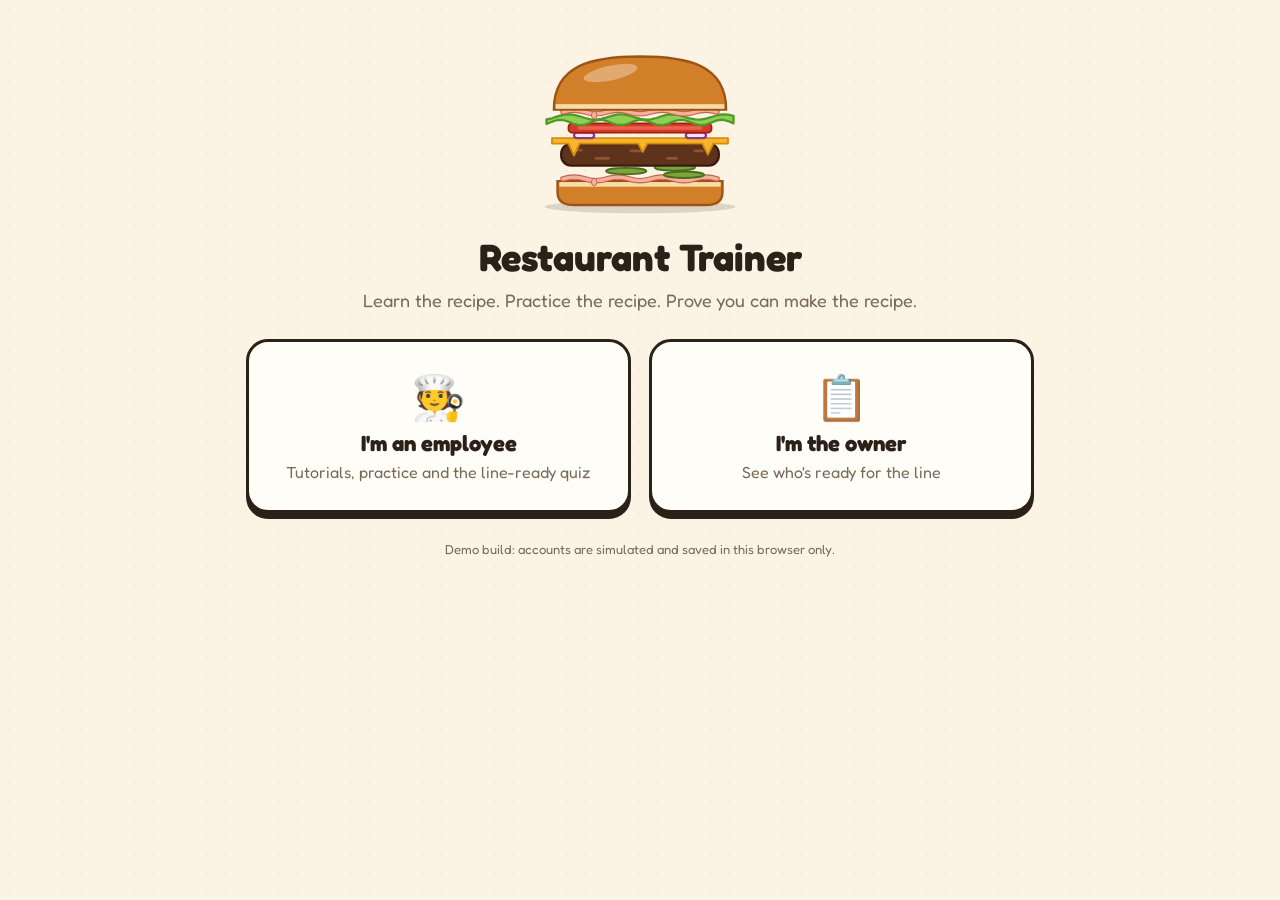
==== index.html @ 97a02617 "v0.3: Chef Marco feedback mentor (plain-English messages) Snapshot of the full game so far: tutorial" ====
<!doctype html>
<html lang="en">
<head>
  <meta charset="utf-8">
  <meta name="viewport" content="width=device-width, initial-scale=1">
  <title>Restaurant Trainer</title>
  <link rel="preconnect" href="https://fonts.googleapis.com">
  <link href="https://fonts.googleapis.com/css2?family=Fredoka:wght@400;500;600;700&family=Courier+Prime:wght@400;700&display=swap" rel="stylesheet">
  <link rel="stylesheet" href="css/style.css">
</head>
<body>
  <div id="app"></div>
  <!-- Order matters: data -> art -> store -> app -->
  <script src="js/data.js"></script>
  <script src="js/art.js"></script>
  <script src="js/chef.js"></script>
  <script src="js/store.js"></script>
  <script src="js/app.js"></script>
</body>
</html>
---- css/style.css ----
/* ============ Tokens ============ */
:root {
  --bg: #fbf3e4;
  --paper: #fffdf8;
  --ink: #2b2118;
  --muted: #7a6a58;
  --line: #e7d8bf;
  --red: #d9482b;
  --red-dark: #a8321b;
  --mustard: #f2b134;
  --green: #3f9a3a;
  --wood: #a96c35;
  --wood-dark: #6e4119;
  --wood-light: #d7a46c;
  --radius: 16px;
  --shadow: 0 3px 0 #0000001a, 0 8px 24px #5a3a1a14;
  font-family: 'Fredoka', 'Segoe UI', system-ui, sans-serif;
  color: var(--ink);
}
* { box-sizing: border-box; }
body {
  margin: 0;
  background: var(--bg);
  background-image: radial-gradient(#00000008 1px, transparent 1px);
  background-size: 18px 18px;
  min-height: 100vh;
}
h1, h2, h3, h4 { margin: 0; line-height: 1.15; }
h1 { font-size: clamp(26px, 4vw, 38px); font-weight: 700; }
h2 { font-size: 22px; font-weight: 600; }
h3 { font-size: 19px; font-weight: 600; }
p { margin: 0; }
button { font: inherit; color: inherit; }

/* ============ Common ============ */
.card { background: var(--paper); border: 2px solid var(--line); border-radius: var(--radius); box-shadow: var(--shadow); }
.wide { max-width: 1100px; margin: 0 auto; padding: 24px 16px 60px; display: grid; gap: 18px; }
.narrow { max-width: 480px; margin: 0 auto; padding: 24px 16px 60px; display: grid; gap: 16px; }
.row { display: flex; gap: 10px; flex-wrap: wrap; align-items: center; }
.center { justify-content: center; }
.muted { color: var(--muted); }
.small { font-size: 14px; font-weight: 400; }
.fine { color: var(--muted); font-size: 13px; text-align: center; }
.eyebrow { text-transform: uppercase; letter-spacing: .08em; font-size: 12px; font-weight: 600; color: var(--muted); }
.section-h { margin-top: 10px; }
.link { background: none; border: 0; color: var(--muted); cursor: pointer; padding: 0; justify-self: start; }

.btn {
  border: 2px solid var(--ink); background: var(--paper); border-radius: 12px;
  padding: 9px 16px; font-weight: 600; cursor: pointer;
  box-shadow: 0 3px 0 var(--ink); transition: transform .08s, box-shadow .08s;
  min-height: 44px;
}
.btn:hover:not(:disabled) { transform: translateY(-1px); box-shadow: 0 4px 0 var(--ink); }
.btn:active:not(:disabled) { transform: translateY(2px); box-shadow: 0 1px 0 var(--ink); }
.btn:disabled { opacity: .4; cursor: not-allowed; }
.btn.primary { background: var(--red); color: #fff; }
.btn.ghost { border-color: var(--line); box-shadow: none; background: transparent; }
.btn.big { padding: 13px 24px; font-size: 18px; }
.btn.small { padding: 5px 12px; font-size: 14px; min-height: 34px; }

.pill { display: inline-block; padding: 3px 12px; border-radius: 999px; font-size: 14px; font-weight: 600; background: #eee3cf; white-space: nowrap; }
.pill.ready { background: #d6f0cf; color: #24601e; }
.pill.warn { background: #ffe0d2; color: #a8321b; }
.pill.info { background: #dfeafc; color: #234b8a; }
.pill.muted { background: #eee8de; color: var(--muted); }
.pill.tutorial { background: #dfeafc; color: #234b8a; }
.pill.training { background: #fff0c9; color: #8a5b00; }
.pill.quiz { background: #ffe0d2; color: #a8321b; }

.chips { display: flex; flex-wrap: wrap; gap: 8px; }
.chip { border: 2px solid var(--line); background: var(--paper); border-radius: 999px; padding: 6px 14px; cursor: pointer; }
.chip:hover { border-color: var(--ink); }

.form { padding: 20px; display: grid; gap: 14px; }
.form label { display: grid; gap: 6px; font-weight: 600; }
.form input, .form select { font: inherit; padding: 10px 12px; border: 2px solid var(--line); border-radius: 10px; background: #fff; }
.form input:focus, .form select:focus { outline: 3px solid var(--mustard); border-color: var(--ink); }
.form.inline { display: flex; flex-wrap: wrap; align-items: end; gap: 16px; }
.form.inline input { width: 110px; }

/* ============ Home ============ */
.home { max-width: 820px; margin: 0 auto; padding: 40px 16px; display: grid; gap: 28px; text-align: center; }
.hero { display: grid; gap: 10px; justify-items: center; }
.hero-burger { width: 220px; animation: bob 3s ease-in-out infinite; }
.hero-burger svg { width: 100%; }
.tag { color: var(--muted); font-size: 18px; }
.role-cards { display: grid; grid-template-columns: repeat(auto-fit, minmax(240px, 1fr)); gap: 18px; }
.role-card {
  display: grid; gap: 6px; justify-items: center; padding: 28px 20px; cursor: pointer;
  background: var(--paper); border: 3px solid var(--ink); border-radius: 22px; box-shadow: 0 6px 0 var(--ink);
  transition: transform .1s, box-shadow .1s;
}
.role-card:hover { transform: translateY(-3px); box-shadow: 0 9px 0 var(--ink); }
.role-card b { font-size: 22px; }
.role-card span { color: var(--muted); }
.role-emoji { font-size: 44px; color: inherit !important; }
@keyframes bob { 50% { transform: translateY(-6px); } }

/* ============ Hub ============ */
.topbar { display: flex; justify-content: space-between; align-items: end; gap: 12px; flex-wrap: wrap; }
.progress { display: grid; grid-template-columns: repeat(4, 1fr); padding: 14px; text-align: center; }
.progress div { display: grid; }
.progress div + div { border-left: 2px dashed var(--line); }
.progress b { font-size: 26px; }
.progress span { color: var(--muted); font-size: 14px; }
.quiz-cta { display: flex; justify-content: space-between; align-items: center; gap: 16px; padding: 20px 22px; flex-wrap: wrap; background: #fff6e0; border-color: var(--mustard); }
.quiz-cta p { color: var(--muted); margin-top: 4px; }
.golden { background: #2b2b36; color: #f3eee5; border-radius: 12px; padding: 12px 16px; font-size: 15px; }
.golden b { color: #ff8a6b; }
.menu-grid { display: grid; grid-template-columns: repeat(auto-fill, minmax(250px, 1fr)); gap: 18px; }
.menu-card { display: grid; grid-template-rows: auto 1fr; overflow: hidden; }
.menu-art { background: linear-gradient(#fff3d9, #f6e2bd); padding: 14px 30px 6px; display: grid; place-items: end center; min-height: 170px; }
.menu-art svg { width: 100%; max-height: 190px; }
.menu-art.small { min-height: 0; padding: 8px; border-radius: 12px; }
.menu-body { padding: 14px 16px 16px; display: grid; gap: 8px; align-content: start; }
.menu-body p { color: var(--muted); font-size: 15px; }
.badges { display: flex; gap: 6px; }
.badge { font-size: 13px; padding: 2px 10px; border-radius: 999px; background: #f1e7d6; color: var(--muted); }
.badge.on { background: #d6f0cf; color: #24601e; }

/* ============ Kitchen ============ */
.kitchen {
  display: grid; gap: 14px; padding: 12px 16px 16px;
  grid-template-columns: minmax(260px, 320px) 1fr minmax(240px, 300px);
  grid-template-rows: auto 1fr;
  grid-template-areas: "top top top" "cab station panel";
  min-height: 100vh;
}
.k-top { grid-area: top; display: flex; justify-content: space-between; align-items: center; gap: 10px; }
.k-title { font-weight: 600; font-size: 20px; display: flex; gap: 10px; align-items: center; }
.timer { font-family: 'Courier Prime', monospace; font-size: 24px; font-weight: 700; background: var(--ink); color: #7dff8a; padding: 4px 14px; border-radius: 10px; }

/* Cabinet + drawers that open upward */
.cabinet {
  grid-area: cab; display: flex; flex-direction: column; justify-content: flex-end; gap: 8px;
  background: linear-gradient(90deg, var(--wood-dark), var(--wood) 8%, var(--wood) 92%, var(--wood-dark));
  border: 3px solid #4a2a0e; border-radius: 18px; padding: 10px;
  box-shadow: inset 0 0 0 3px #ffffff1a, var(--shadow);
  align-self: stretch;
}
.drawer { display: flex; flex-direction: column; border-radius: 12px; background: #4a2a0e; }
.drawer-body { display: grid; grid-template-rows: 0fr; transition: grid-template-rows .4s cubic-bezier(.3, 1.3, .5, 1); }
.drawer.open .drawer-body { grid-template-rows: 1fr; }
.drawer-clip { min-height: 0; overflow: hidden; }
.drawer-tray {
  display: grid; grid-template-columns: repeat(auto-fill, minmax(78px, 1fr)); gap: 8px;
  padding: 10px; margin: 6px 6px 0; border-radius: 10px 10px 0 0;
  background: #f6ead3; box-shadow: inset 0 4px 10px #0000002a;
}
.drawer-front {
  display: flex; align-items: center; gap: 10px; width: 100%; cursor: pointer;
  padding: 12px 14px; border-radius: 10px; min-height: 52px;
  background: linear-gradient(var(--wood-light), var(--wood));
  border: 2px solid #4a2a0e; border-left: 10px solid var(--dc);
  color: #2b1606; font-weight: 600; font-size: 16px; text-align: left;
  box-shadow: inset 0 2px 0 #ffffff55;
}
.drawer-front:hover { filter: brightness(1.07); }
.drawer-front .chev { margin-left: auto; font-size: 12px; opacity: .7; }
.knob { width: 14px; height: 14px; border-radius: 50%; background: radial-gradient(circle at 35% 35%, #fff6, #6b4a2a 60%); border: 2px solid #3a200a; flex: none; }
.drawer.open .drawer-front { border-radius: 0 0 10px 10px; }

.ing {
  display: grid; justify-items: center; gap: 4px; padding: 6px 4px 8px; cursor: pointer;
  background: #fff; border: 2px solid #e2d2b4; border-radius: 12px; min-height: 44px;
  font-size: 12.5px; font-weight: 500; line-height: 1.15; text-align: center;
  transition: transform .1s, border-color .1s;
}
.ing svg { width: 54px; height: 54px; }
.ing:hover:not(:disabled) { transform: translateY(-2px) scale(1.04); border-color: var(--ink); }
.ing:active:not(:disabled) { transform: scale(.95); }
.ing:disabled { opacity: .5; cursor: default; }

/* Station */
.station { grid-area: station; display: grid; gap: 12px; justify-items: center; align-content: start; min-width: 0; }
.board {
  width: min(100%, 460px); aspect-ratio: 1; position: relative;
  display: grid; place-items: center; padding: 28px;
  border-radius: 34px;
  background:
    repeating-linear-gradient(92deg, #0000 0 22px, #ffffff10 22px 24px, #0000 24px 41px, #00000010 41px 43px),
    linear-gradient(160deg, #e3b57b, #c88d4f);
  border: 4px solid #8a5426;
  box-shadow: inset 0 0 0 6px #f0c896, inset 0 0 30px #7a43183a, 0 10px 0 #6e4119, var(--shadow);
}
.board::after { content: ''; position: absolute; right: 22px; top: 50%; width: 14px; height: 50px; transform: translateY(-50%); border-radius: 8px; background: var(--bg); border: 3px solid #8a5426; }
.board.is-closed { background: radial-gradient(#fff8ea, #f3e1c0); border-color: var(--line); box-shadow: var(--shadow); }
.board.is-closed::after { display: none; }
.top-svg { width: 100%; height: 100%; filter: drop-shadow(0 6px 6px #4a2a0e55); overflow: visible; }
.side-view { width: 92%; }
.side-view svg { width: 100%; }
.board-empty { color: #6e4119; font-size: 20px; font-weight: 600; opacity: .7; }

.drop { animation: drop .38s cubic-bezier(.3, 1.4, .5, 1) both; transform-box: fill-box; transform-origin: center; }
@keyframes drop { from { transform: translateY(-40px) scale(1.25); opacity: 0; } to { transform: none; opacity: 1; } }
.flip-in { animation: flipIn .55s cubic-bezier(.3, 1.3, .5, 1) both; }
@keyframes flipIn { from { transform: perspective(600px) rotateX(75deg) scale(.8); opacity: 0; } to { transform: none; opacity: 1; } }

.stack { list-style: none; padding: 0; margin: 0; display: flex; flex-wrap: wrap; gap: 6px; justify-content: center; max-width: 520px; }
.stack li { background: var(--paper); border: 2px solid var(--line); border-radius: 999px; padding: 2px 10px 2px 3px; font-size: 13px; display: flex; gap: 6px; align-items: center; }
.stack li span { background: var(--ink); color: #fff; border-radius: 999px; min-width: 20px; height: 20px; display: grid; place-items: center; font-size: 11px; }
.actions { display: flex; gap: 10px; flex-wrap: wrap; justify-content: center; }

@keyframes pop { from { transform: scale(.9) translateY(6px); opacity: 0; } }
@keyframes shake { 20%, 60% { transform: translateX(-6px); } 40%, 80% { transform: translateX(6px); } }

/* Chef Marco: feedback mentor */
.chef { display: grid; justify-items: center; gap: 2px; margin-top: auto; }
.chef-bubble {
  position: relative; width: 100%; padding: 12px 16px 14px; font-size: 15.5px; line-height: 1.35;
  background: #fff; border: 3px solid var(--ink); border-radius: 22px; box-shadow: 0 4px 0 var(--ink);
}
.chef-bubble::after { /* tail pointing down at the chef */
  content: ''; position: absolute; bottom: -15px; left: 46%; width: 24px; height: 24px; background: inherit;
  border-right: 3px solid var(--ink); border-bottom: 3px solid var(--ink); transform: rotate(45deg) skew(12deg, 12deg);
}
.chef-text i { color: var(--muted); }
.mood-info .chef-bubble { background: #f2f6ff; }
.mood-good .chef-bubble { background: #ecf9e7; }
.mood-bad .chef-bubble { background: #fff2ec; }
.chef-figure { position: relative; width: 190px; margin-top: 10px; }
.chef-svg { width: 100%; display: block; overflow: visible; animation: chefIdle 3s ease-in-out infinite; transform-origin: 50% 100%; }
.chef-name {
  width: max-content; margin: 2px auto 0; white-space: nowrap;
  background: var(--ink); color: #fff; font-size: 12px; font-weight: 600; padding: 2px 10px; border-radius: 999px;
}
.chef-arm { transform-box: view-box; transform-origin: 138px 152px; }
.chef.fresh .chef-bubble { animation: pop .3s ease-out; }
.chef.fresh.mood-bad .chef-bubble { animation: pop .3s ease-out, shake .35s .3s; }
.chef.fresh.mood-good .chef-arm { animation: chefWave .9s ease-in-out; }
.chef.fresh.mood-bad .chef-arm { animation: chefWag .6s ease-in-out; }
.chef.fresh.mood-info .chef-arm { animation: chefPoint .6s ease-out; }
@keyframes chefIdle { 50% { transform: translateY(-3px) scaleY(1.01); } }
@keyframes chefWave { 25% { transform: rotate(-16deg); } 50% { transform: rotate(10deg); } 75% { transform: rotate(-10deg); } }
@keyframes chefWag { 20%, 60% { transform: rotate(-12deg); } 40%, 80% { transform: rotate(12deg); } }
@keyframes chefPoint { 40% { transform: rotate(-10deg) translateY(-4px); } }

/* Panel */
.panel { grid-area: panel; display: flex; flex-direction: column; gap: 14px; min-width: 0; }
.recipe-card { padding: 16px; display: grid; gap: 10px; align-content: start; }
.steps { margin: 0; padding-left: 22px; display: grid; gap: 4px; }
.steps li { padding: 3px 6px; border-radius: 8px; }
.steps li.done { color: var(--muted); text-decoration: line-through; }
.steps li.current { background: #fff0c9; font-weight: 600; text-decoration: none; }
.steps.compact { font-size: 14px; gap: 0; margin: 6px 0; }

/* Kitchen ticket */
.ticket {
  font-family: 'Courier Prime', 'Courier New', monospace; background: #fffef6; padding: 18px 16px 22px;
  box-shadow: var(--shadow); transform: rotate(-1.2deg); position: relative;
  border-top: 10px solid #d9d2bf;
  -webkit-mask: radial-gradient(circle at 8px 100%, #0000 7px, #000 7.5px) bottom / 16px 100% repeat-x;
          mask: radial-gradient(circle at 8px 100%, #0000 7px, #000 7.5px) bottom / 16px 100% repeat-x;
}
.ticket-h { font-size: 24px; font-weight: 700; text-align: center; }
.ticket-sub { text-align: center; font-size: 13px; color: #555; }
.ticket-rule { border-top: 2px dashed #999; margin: 12px 0; }
.t-item { padding: 8px 6px; border-radius: 6px; position: relative; }
.t-item.current { background: #fff3b8; }
.t-item.done { opacity: .5; }
.t-name { font-weight: 700; font-size: 17px; }
.t-mod { color: var(--red-dark); font-weight: 700; padding-left: 10px; }
.t-done { position: absolute; right: 6px; top: 6px; color: var(--green); font-weight: 700; transform: rotate(-8deg); border: 2px solid; padding: 0 4px; }
.ticket-foot { text-align: center; font-size: 14px; }

/* Glow (tutorial + hints) */
.glow { animation: glow 1.1s ease-in-out infinite; position: relative; z-index: 1; }
@keyframes glow {
  0%, 100% { box-shadow: 0 0 0 3px #ffd84d, 0 0 10px 3px #ffd84d99; }
  50% { box-shadow: 0 0 0 5px #ffd84d, 0 0 26px 10px #ffd84dcc; }
}
.glow-soft { box-shadow: 0 3px 0 var(--ink), 0 0 0 4px #ffd84d88; }

/* ============ Results ============ */
.score-row { display: flex; gap: 16px; flex-wrap: wrap; }
.score-big { background: var(--paper); border: 3px solid var(--ink); border-radius: 20px; padding: 14px 26px; display: grid; text-align: center; box-shadow: 0 5px 0 var(--ink); }
.score-big b { font-size: 44px; line-height: 1; }
.score-big span { color: var(--muted); font-weight: 600; }
.score-big.pass { background: #e1f5da; }
.score-big.fail { background: #fff0ea; }
.result-item { padding: 18px; display: grid; gap: 14px; }
.result-head { display: flex; justify-content: space-between; gap: 10px; align-items: center; flex-wrap: wrap; }
.mod-tag { font-family: 'Courier Prime', monospace; font-size: 13px; background: #ffe0d2; color: var(--red-dark); padding: 2px 8px; border-radius: 6px; margin-left: 4px; vertical-align: middle; }
.compare { display: grid; grid-template-columns: 1fr 1fr 1.6fr; gap: 16px; align-items: start; }
.compare figure { margin: 0; text-align: center; }
.cmp-art { background: #fbf0dc; border-radius: 12px; padding: 8px; min-height: 120px; display: grid; place-items: end center; }
.cmp-art svg { width: 100%; }
.compare figcaption { font-weight: 600; margin-top: 6px; }
.layers { width: 100%; border-collapse: collapse; font-size: 14px; }
.layers th, .layers td { text-align: left; padding: 5px 8px; border-bottom: 1px solid var(--line); }
.layers tr.bad td { background: #fff0ea; }
.layers tr.bad td:last-child { color: var(--red); font-weight: 700; }
.layers tr.ok td:last-child { color: var(--green); font-weight: 700; }

/* ============ Owner ============ */
.table-wrap { overflow-x: auto; }
.emp-table { width: 100%; border-collapse: collapse; }
.emp-table th { text-align: left; font-size: 13px; text-transform: uppercase; letter-spacing: .05em; color: var(--muted); padding: 12px 14px; border-bottom: 2px solid var(--line); }
.emp-table td { padding: 12px 14px; border-bottom: 1px solid var(--line); }
.emp-row { cursor: pointer; }
.emp-row:hover, .emp-row.open { background: #fff6e0; }
.emp-detail td { background: #fffaf0; }
.detail-grid { display: grid; grid-template-columns: repeat(auto-fit, minmax(180px, 1fr)); gap: 16px; }
.detail-grid h4 { margin-bottom: 6px; }
.detail-grid ul { margin: 0; padding-left: 18px; }
.owner-menu { display: grid; grid-template-columns: repeat(auto-fill, minmax(320px, 1fr)); gap: 16px; }
.owner-recipe { padding: 14px; display: grid; grid-template-columns: 120px 1fr; gap: 14px; align-items: start; }

/* ============ Responsive ============ */
@media (max-width: 980px) {
  .kitchen {
    grid-template-columns: 1fr;
    grid-template-areas: "top" "panel" "station" "cab";
  }
  .cabinet { justify-content: flex-start; }
  /* chef sits beside the bubble on narrow screens */
  .chef { grid-template-columns: 1fr auto; align-items: end; margin-top: 0; }
  .chef-figure { width: 110px; margin: 0; grid-column: 2; grid-row: 1; }
  .chef-bubble::after { bottom: 30px; left: auto; right: -15px; transform: rotate(-45deg) skew(12deg, 12deg); }
  .board { width: min(100%, 380px); }
  .ticket { transform: none; }
  .compare { grid-template-columns: 1fr 1fr; }
  .layers { grid-column: 1 / -1; }
}
@media (max-width: 560px) {
  .progress { grid-template-columns: repeat(2, 1fr); row-gap: 10px; }
  .progress div:nth-child(3) { border-left: 0; }
  .owner-recipe { grid-template-columns: 1fr; }
  .owner-menu { grid-template-columns: 1fr; }
}
@media (prefers-reduced-motion: reduce) {
  *, *::before, *::after { animation: none !important; transition: none !important; }
}
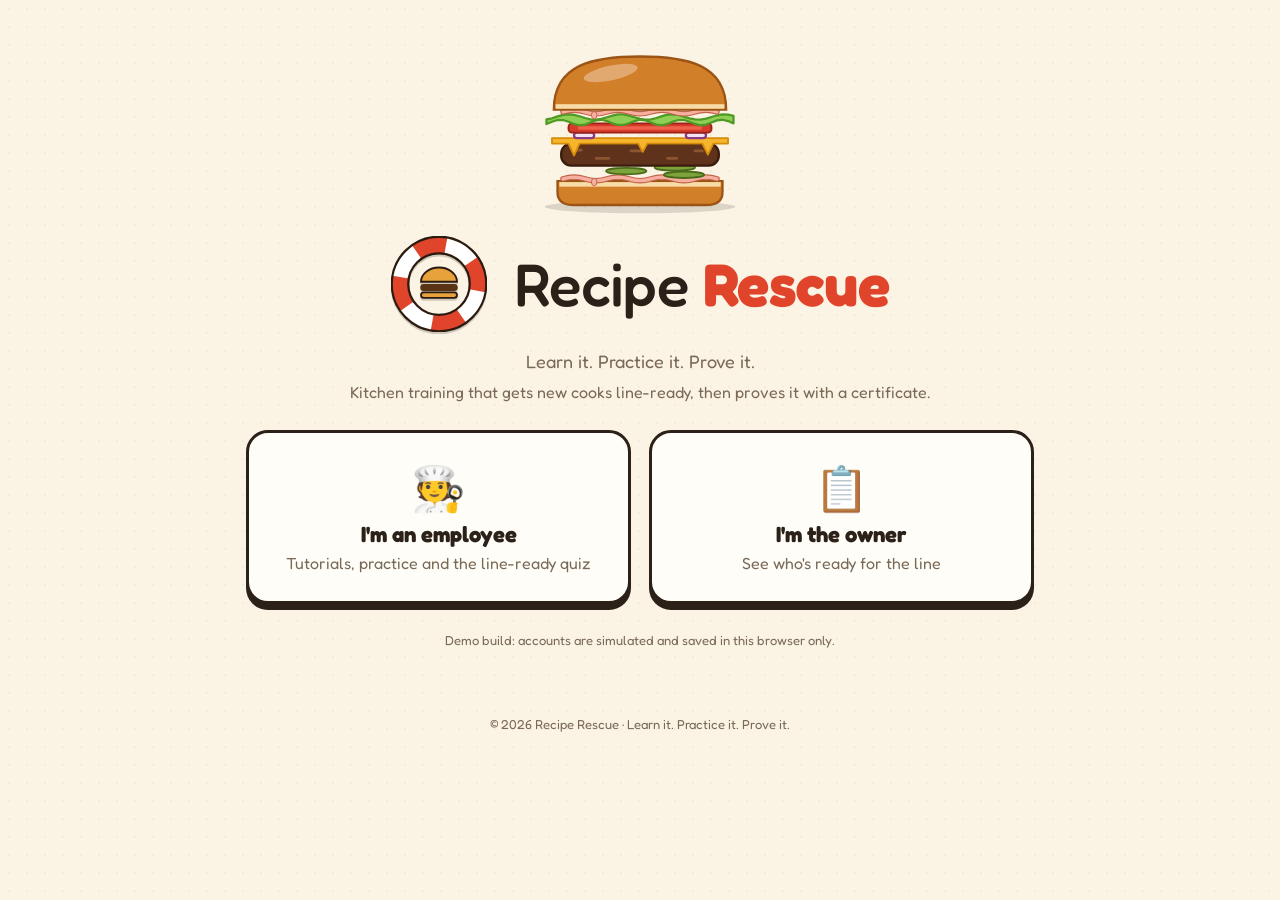
==== commit b798401c: "v0.6: Recipe Rescue branding + certificates - Brand: name, tagline, lifebuoy-burger logo, tab icon a" ====
--- a/index.html
+++ b/index.html
@@ -3,17 +3,24 @@
 <head>
   <meta charset="utf-8">
   <meta name="viewport" content="width=device-width, initial-scale=1">
-  <title>Restaurant Trainer</title>
+  <title>Recipe Rescue</title>
+  <meta name="description" content="Recipe Rescue: kitchen training for burger and sandwich lines. Learn it, practice it, prove it.">
+  <meta name="application-name" content="Recipe Rescue">
+  <meta name="theme-color" content="#e0452c">
+  <meta property="og:title" content="Recipe Rescue">
+  <meta property="og:description" content="Kitchen training that gets new cooks line-ready: tutorial, training, quiz and certificate.">
+  <link rel="icon" type="image/svg+xml" href="data:image/svg+xml,<svg xmlns='http://www.w3.org/2000/svg' viewBox='0 0 64 64'><circle cx='32' cy='32' r='26' fill='none' stroke='%23fff' stroke-width='11'/><circle cx='32' cy='32' r='26' fill='none' stroke='%23e0452c' stroke-width='11' stroke-dasharray='20.4 20.4' transform='rotate(-35 32 32)'/><path d='M19 30a13 10 0 0 1 26 0z' fill='%23e8a23c'/><rect x='19' y='32' width='26' height='5' rx='2.5' fill='%235a3214'/><rect x='19' y='38' width='26' height='4' rx='2' fill='%23e8a23c'/></svg>">
   <link rel="preconnect" href="https://fonts.googleapis.com">
   <link href="https://fonts.googleapis.com/css2?family=Fredoka:wght@400;500;600;700&family=Courier+Prime:wght@400;700&display=swap" rel="stylesheet">
   <link rel="stylesheet" href="css/style.css">
 </head>
 <body>
   <div id="app"></div>
-  <!-- Order matters: data -> art -> store -> app -->
+  <!-- Recipe Rescue. Order matters: data -> art -> chef -> importer -> store -> app -->
   <script src="js/data.js"></script>
   <script src="js/art.js"></script>
   <script src="js/chef.js"></script>
+  <script src="js/importer.js"></script>
   <script src="js/store.js"></script>
   <script src="js/app.js"></script>
 </body>
--- a/css/style.css
+++ b/css/style.css
@@ -272,6 +272,39 @@
 }
 .glow-soft { box-shadow: 0 3px 0 var(--ink), 0 0 0 4px #ffd84d88; }
 
+/* ============ Flashcards ============ */
+.fc-cta { padding: 20px 22px; display: grid; gap: 12px; }
+.fc-cta p { color: var(--muted); margin-top: 4px; }
+.chip.strong { background: var(--ink); color: #fff; border-color: var(--ink); }
+.fc-progress { height: 10px; border-radius: 999px; background: var(--line); overflow: hidden; margin: 8px 0 4px; }
+.fc-progress span { display: block; height: 100%; background: var(--green); transition: width .3s; }
+.fc-count { text-align: center; }
+.fc {
+  display: block; width: 100%; padding: 0; border: 0; background: none; cursor: pointer;
+  perspective: 1200px; font: inherit; color: inherit; text-align: left; animation: fcIn .3s ease-out;
+}
+.fc-inner { position: relative; display: grid; min-height: 300px; transition: transform .5s cubic-bezier(.3, 1.2, .5, 1); transform-style: preserve-3d; }
+.fc.flipped .fc-inner { transform: rotateY(180deg); }
+.fc-face {
+  grid-area: 1 / 1; display: grid; align-content: center; gap: 14px; padding: 26px 28px;
+  background: var(--paper); border: 3px solid var(--ink); border-radius: 22px; box-shadow: 0 6px 0 var(--ink);
+  backface-visibility: hidden; -webkit-backface-visibility: hidden;
+}
+.fc-face .eyebrow { position: absolute; top: 18px; left: 28px; right: 28px; }
+.fc-back { transform: rotateY(180deg); background: #ecf9e7; }
+.fc-q { font-size: 24px; line-height: 1.3; text-align: center; }
+.fc-tip { text-align: center; color: var(--muted); font-size: 14px; }
+.fc-ans { display: flex; gap: 18px; align-items: center; }
+.fc-icon svg { width: 96px; height: 96px; }
+.fc-name { font-size: 24px; font-weight: 700; }
+.fc-why { color: var(--muted); margin-top: 4px; font-style: italic; }
+.fc-back .steps { margin-top: 18px; }
+.fc-actions { justify-content: center; margin-top: 16px; }
+.fc-actions .btn { min-width: 160px; }
+.fc-summary { padding: 28px; text-align: center; display: grid; gap: 10px; justify-items: center; }
+.fc-big { font-size: 56px; font-weight: 700; line-height: 1; }
+@keyframes fcIn { from { transform: translateX(30px); opacity: 0; } }
+
 /* ============ Results ============ */
 .score-row { display: flex; gap: 16px; flex-wrap: wrap; }
 .score-big { background: var(--paper); border: 3px solid var(--ink); border-radius: 20px; padding: 14px 26px; display: grid; text-align: center; box-shadow: 0 5px 0 var(--ink); }
@@ -327,8 +360,100 @@
   .progress { grid-template-columns: repeat(2, 1fr); row-gap: 10px; }
   .progress div:nth-child(3) { border-left: 0; }
   .owner-recipe { grid-template-columns: 1fr; }
+  .fc-q, .fc-name { font-size: 20px; }
+  .fc-ans { flex-direction: column; text-align: center; }
+  .fc-actions .btn { min-width: 0; flex: 1; }
   .owner-menu { grid-template-columns: 1fr; }
 }
 @media (prefers-reduced-motion: reduce) {
   *, *::before, *::after { animation: none !important; transition: none !important; }
 }
+.narrow.fc-page { max-width: 660px; }
+
+/* ============ Menu import ============ */
+.import-card { padding: 20px 22px; display: grid; gap: 14px; }
+.import-grid { display: grid; grid-template-columns: 1fr 1.4fr; gap: 16px; align-items: stretch; }
+.drop {
+  position: relative; display: grid; place-items: center; align-content: center; gap: 4px; text-align: center;
+  padding: 18px; border: 3px dashed var(--line); border-radius: 18px; background: #fffaf0; cursor: pointer;
+}
+.drop:hover { border-color: var(--ink); }
+.drop input { position: absolute; inset: 0; opacity: 0; cursor: pointer; }
+.drop-icon { font-size: 34px; }
+.import-card textarea { width: 100%; font: inherit; font-size: 14px; padding: 10px; border: 2px solid var(--line); border-radius: 12px; resize: vertical; }
+.imp-status { min-height: 1.4em; font-weight: 600; }
+.imp-status.bad { color: var(--red-dark); }
+.badge.auto { background: #e8eefc; color: #2f5aa8; }
+.row.tight { gap: 6px; margin: 4px 0; }
+.owner-recipe.is-imported { border-color: #a9c2ee; }
+.steps.edit li { display: flex; justify-content: space-between; align-items: center; gap: 6px; }
+.step-btns { display: flex; gap: 3px; flex: none; }
+.mini {
+  width: 26px; height: 26px; border-radius: 7px; border: 2px solid var(--line); background: var(--paper);
+  font-size: 13px; line-height: 1; cursor: pointer; display: grid; place-items: center; padding: 0;
+}
+.mini:hover:not(:disabled) { border-color: var(--ink); }
+.mini:disabled { opacity: .3; cursor: default; }
+@media (max-width: 760px) { .import-grid { grid-template-columns: 1fr; } }
+
+/* ============ Brand: Recipe Rescue ============ */
+.logo { display: inline-flex; align-items: center; gap: .45em; font-family: 'Fredoka', sans-serif; color: var(--ink); line-height: 1; }
+.logo-ring { width: 1.6em; height: 1.6em; flex: none; filter: drop-shadow(0 2px 0 #2b1a1033); }
+.logo-word { font-weight: 500; letter-spacing: -.01em; }
+.logo-word b { color: #e0452c; font-weight: 700; }
+.logo-sm { font-size: 20px; }
+.logo-md { font-size: 26px; }
+.logo-lg { font-size: clamp(38px, 8vw, 60px); }
+.home-logo { margin: 0; }
+.appbar {
+  display: flex; align-items: center; justify-content: space-between; gap: 12px; flex-wrap: wrap;
+  padding: 10px 16px; background: #fffaf0; border-bottom: 2px solid var(--line);
+  position: sticky; top: 0; z-index: 10;
+}
+.appbar-brand { background: none; border: 0; padding: 4px; cursor: pointer; border-radius: 10px; }
+.appbar-brand:hover { background: #fff0c9; }
+.appbar-org { color: var(--muted); font-weight: 600; font-size: 14px; }
+.app-footer { text-align: center; color: var(--muted); font-size: 13px; padding: 28px 16px 22px; }
+.k-logo .logo-ring { width: 30px; height: 30px; display: block; }
+.k-logo { display: inline-flex; }
+.mt { margin-top: 12px; }
+.center { text-align: center; }
+
+/* ============ Certificate ============ */
+.pill.cert { background: #fff0c9; color: #7a4d00; box-shadow: inset 0 0 0 2px #e8b94a; }
+.cert-banner { display: flex; align-items: center; gap: 18px; padding: 18px 22px; flex-wrap: wrap; background: #fffbea; border-color: #e8b94a; }
+.cert-banner > div:nth-child(2) { flex: 1; min-width: 220px; }
+.cert-banner p { color: var(--muted); margin-top: 4px; }
+.cert-banner.stale { background: #fff3ec; border-color: #f0a387; }
+.cert-banner-seal .logo-ring { width: 64px; height: 64px; }
+.cert-page { max-width: 980px; margin: 0 auto; padding: 20px 16px 40px; display: grid; gap: 16px; }
+.cert-tools { justify-content: space-between; }
+.certificate {
+  background: #fffdf6; padding: 14px; border-radius: 6px; box-shadow: var(--shadow);
+  border: 2px solid #c9a24a; aspect-ratio: 1.414; display: grid;
+}
+.cert-inner {
+  border: 3px double #c9a24a; outline: 1px solid #e9d9a8; outline-offset: -10px;
+  padding: clamp(18px, 4vw, 44px); display: grid; justify-items: center; align-content: center; text-align: center; gap: 6px;
+  background: radial-gradient(circle at 50% 40%, #fffef9, #fbf3df);
+}
+.cert-top { width: 100%; display: flex; justify-content: space-between; align-items: center; }
+.cert-id { font-family: 'Courier Prime', monospace; color: var(--muted); font-size: 13px; }
+.cert-seal .logo-ring { width: clamp(56px, 10vw, 92px); height: auto; }
+.cert-kicker { text-transform: uppercase; letter-spacing: .22em; font-weight: 700; color: #a8321b; font-size: clamp(13px, 2vw, 17px); }
+.cert-small { color: var(--muted); font-style: italic; }
+.cert-name { font-size: clamp(30px, 6vw, 56px); margin: 2px 0 4px; border-bottom: 2px solid #c9a24a; padding: 0 24px 4px; }
+.cert-body { max-width: 640px; font-size: clamp(14px, 1.8vw, 18px); line-height: 1.5; }
+.cert-items { color: var(--muted); font-size: 13px; max-width: 680px; margin-top: 4px; }
+.cert-sign { width: 100%; display: flex; justify-content: space-around; gap: 20px; margin-top: clamp(10px, 3vw, 28px); flex-wrap: wrap; }
+.cert-sign > div { display: grid; gap: 2px; min-width: 200px; }
+.cert-line { font-size: 19px; font-weight: 600; border-bottom: 1.5px solid var(--ink); padding: 0 10px 4px; }
+.cert-sign span { color: var(--muted); font-size: 13px; }
+@media (max-width: 640px) { .certificate { aspect-ratio: auto; } }
+@media print {
+  @page { size: landscape; margin: 10mm; }
+  body { background: #fff !important; }
+  .no-print { display: none !important; }
+  .cert-page { padding: 0; max-width: none; }
+  .certificate { box-shadow: none; aspect-ratio: auto; height: 180mm; -webkit-print-color-adjust: exact; print-color-adjust: exact; }
+}
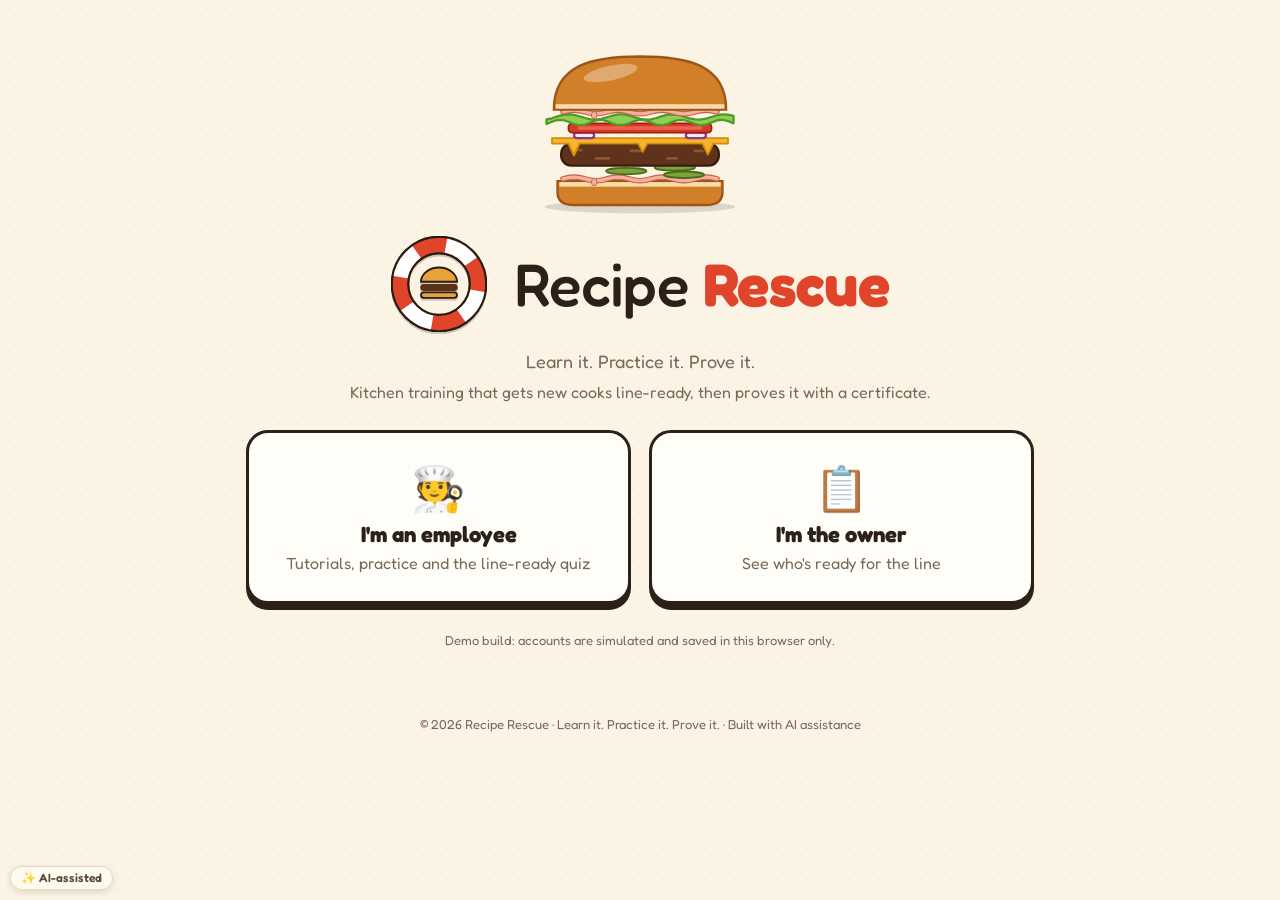
==== commit 5083825c: "v0.7.2: AI-assisted disclaimer badge Small 'AI-assisted' badge fixed in the bottom-left corner of ev" ====
--- a/index.html
+++ b/index.html
@@ -16,6 +16,11 @@
 </head>
 <body>
   <div id="app"></div>
+  <!-- Disclaimer badge, on every screen -->
+  <div class="ai-badge no-print" role="note"
+       title="Recipe Rescue was built with AI assistance (Claude). Reading menu photos uses on-device AI text recognition (OCR). Recipes and training content were reviewed by the team.">
+    ✨ AI-assisted
+  </div>
   <!-- Recipe Rescue. Order matters: data -> art -> chef -> importer -> store -> app -->
   <script src="js/data.js"></script>
   <script src="js/art.js"></script>
--- a/css/style.css
+++ b/css/style.css
@@ -424,7 +424,6 @@
 .cert-banner { display: flex; align-items: center; gap: 18px; padding: 18px 22px; flex-wrap: wrap; background: #fffbea; border-color: #e8b94a; }
 .cert-banner > div:nth-child(2) { flex: 1; min-width: 220px; }
 .cert-banner p { color: var(--muted); margin-top: 4px; }
-.cert-banner.stale { background: #fff3ec; border-color: #f0a387; }
 .cert-banner-seal .logo-ring { width: 64px; height: 64px; }
 .cert-page { max-width: 980px; margin: 0 auto; padding: 20px 16px 40px; display: grid; gap: 16px; }
 .cert-tools { justify-content: space-between; }
@@ -457,3 +456,124 @@
   .cert-page { padding: 0; max-width: none; }
   .certificate { box-shadow: none; aspect-ratio: auto; height: 180mm; -webkit-print-color-adjust: exact; print-color-adjust: exact; }
 }
+
+/* ============ Mobile & tablet (≤980px). Desktop is unchanged. ============ */
+@media (max-width: 980px) {
+  /* Kitchen: let the recipe/ticket and Chef Marco be placed separately. */
+  .kitchen .panel { display: contents; }
+  .kitchen .recipe-card, .kitchen .ticket { grid-area: recipe; }
+  .kitchen .chef { grid-area: chef; }
+  .kitchen { grid-template-areas: "top" "recipe" "chef" "station" "cab"; gap: 12px; padding: 10px 16px 24px; min-height: 0; }
+
+  /* Recipe steps become compact numbered chips so the board stays near the top. */
+  .kitchen .recipe-card { padding: 10px 14px; gap: 6px; }
+  .kitchen .recipe-card h2 { font-size: 18px; }
+  /* Actions right under the board; the placed-ingredient chips follow. */
+  .station .board { order: 1; }
+  .station .actions { order: 2; }
+  .station .stack { order: 3; }
+  .kitchen .recipe-card .steps {
+    counter-reset: step; list-style: none; padding: 0; display: flex; flex-wrap: wrap; gap: 4px; font-size: 12.5px;
+  }
+  .kitchen .recipe-card .steps li {
+    counter-increment: step; padding: 2px 8px 2px 3px; border: 1.5px solid var(--line); border-radius: 999px;
+    background: var(--paper); display: inline-flex; gap: 4px; align-items: center; line-height: 1.3;
+  }
+  .kitchen .recipe-card .steps li::before {
+    content: counter(step); min-width: 17px; height: 17px; border-radius: 999px; display: grid; place-items: center;
+    background: var(--line); font-size: 10.5px; font-weight: 700;
+  }
+  .kitchen .recipe-card .steps li.done { opacity: .55; }
+  .kitchen .recipe-card .steps li.current { background: #fff0c9; border-color: var(--mustard); }
+  .kitchen .recipe-card .steps li.current::before { background: var(--mustard); }
+
+  /* Compact paper ticket. */
+  .kitchen .ticket { padding: 10px 14px 16px; border-top-width: 6px; }
+  .kitchen .ticket-h { font-size: 19px; }
+  .kitchen .ticket-rule { margin: 6px 0; }
+  .kitchen .t-item { padding: 4px 6px; }
+  .kitchen .t-name { font-size: 15px; }
+
+  /* Chef Marco: smaller, beside his bubble. */
+  .chef { gap: 8px; }
+  .chef-figure { width: 84px; }
+  .chef-name { display: none; }
+  .chef-bubble { font-size: 14.5px; padding: 10px 13px 11px; border-radius: 18px; }
+  .chef-bubble::after { bottom: 22px; width: 18px; height: 18px; right: -11px; }
+
+  .k-top { gap: 8px; }
+  .k-title { font-size: 17px; gap: 6px; flex-wrap: wrap; justify-content: center; text-align: center; }
+  .k-logo .logo-ring { width: 24px; height: 24px; }
+  .timer { font-size: 19px; padding: 3px 10px; }
+  .board { width: min(100%, 340px); padding: 20px; border-radius: 26px; }
+  .cabinet { padding: 8px; }
+}
+
+/* Tablet: recipe and chef side by side, cabinet beside the board. */
+@media (min-width: 640px) and (max-width: 980px) {
+  .kitchen {
+    grid-template-columns: minmax(230px, 280px) 1fr;
+    grid-template-areas: "top top" "recipe chef" "cab station";
+  }
+  .kitchen .chef { align-self: end; }
+  .cabinet { justify-content: flex-end; align-self: start; }
+  .board { width: min(100%, 400px); }
+}
+
+/* Phone */
+@media (max-width: 560px) {
+  .wide, .narrow { padding-top: 16px; }
+  h1 { font-size: 26px; }
+  .board { width: min(100%, 290px); padding: 16px; }
+  .board::after { right: 14px; width: 10px; height: 38px; }
+  .board-empty { font-size: 16px; }
+  .chef-figure { width: 70px; }
+  .kitchen .recipe-card .eyebrow { display: none; } /* the header already names the item */
+  .kitchen .recipe-card h2 { display: none; } /* same name is in the header */
+  .actions .btn { flex: 1 1 auto; }
+  .actions .btn.big { padding: 11px 16px; font-size: 16px; }
+  .k-top .btn { padding: 6px 10px; white-space: nowrap; }
+  .appbar-org { font-size: 12.5px; }
+  .home { padding-top: 24px; gap: 20px; }
+  .hero-burger { width: 170px; }
+  .quiz-cta, .fc-cta, .import-card, .cert-banner { padding: 16px; }
+  .quiz-cta .btn { width: 100%; }
+  .form.inline input { width: 100%; }
+  .form.inline label { flex: 1 1 130px; }
+  .compare { grid-template-columns: 1fr 1fr; gap: 10px; }
+  .layers { font-size: 13px; }
+  .layers th, .layers td { padding: 4px 5px; }
+  .score-big { padding: 10px 18px; }
+  .score-big b { font-size: 34px; }
+  .fc-face { padding: 40px 18px 20px; }
+  .fc-inner { min-height: 260px; }
+  .fc-page { overflow-x: clip; }
+  .cert-page { padding: 12px 16px 28px; }
+  .cert-top { flex-direction: column; gap: 6px; }
+  .cert-sign > div { min-width: 0; flex: 1 1 140px; }
+  .owner-recipe { padding: 12px; }
+  .steps.edit li { flex-wrap: wrap; }
+}
+
+/* Touch screens: every control at least 44px. */
+@media (pointer: coarse) {
+  .chip { min-height: 44px; }
+  .btn.small { min-height: 44px; }
+  .mini { width: 44px; height: 44px; font-size: 16px; }
+  .link { min-height: 44px; padding: 10px 2px; }
+  .form input, .form select, .import-card textarea { min-height: 44px; }
+  .appbar-brand { min-height: 44px; }
+  .drawer-front { min-height: 52px; }
+  .ing { min-height: 64px; }
+}
+
+/* ============ AI disclaimer badge (corner, every screen) ============ */
+.ai-badge {
+  position: fixed; left: 10px; bottom: 10px; z-index: 50;
+  font: 600 12px/1 'Fredoka', sans-serif; color: #5b4a3a;
+  background: #fffaf0ee; border: 1.5px solid var(--line); border-radius: 999px;
+  padding: 5px 10px; box-shadow: 0 2px 6px #2b1a1022; user-select: none;
+  pointer-events: none; /* never blocks a tap on the game underneath */
+}
+@media (max-width: 560px) { .ai-badge { font-size: 11px; padding: 4px 8px; left: 6px; bottom: 6px; opacity: .9; } }
+@media print { .ai-badge { display: none; } }
